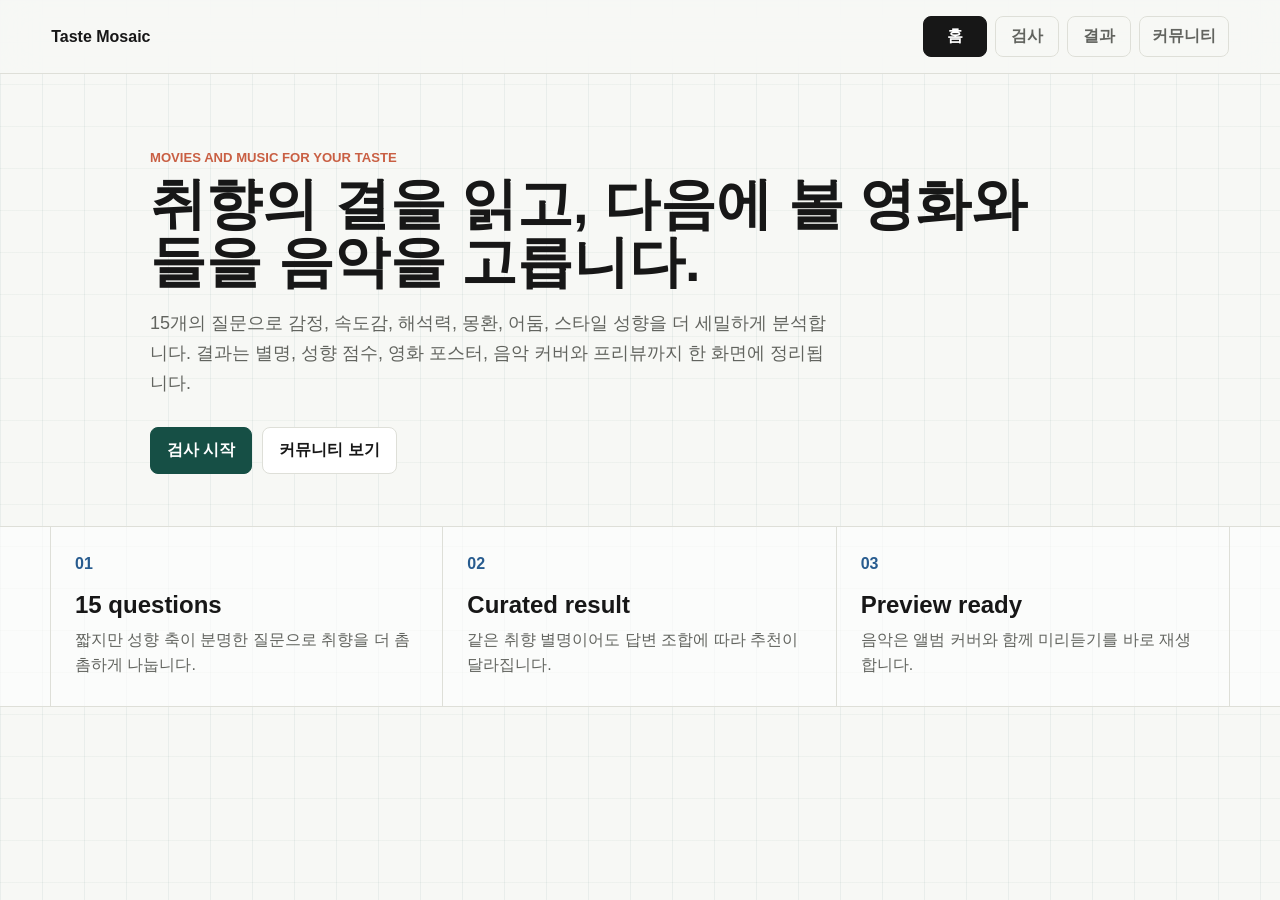
==== docs/taste-mosaic/index.html @ 64fb18a6 "Add Taste Mosaic details and community" ====
<!DOCTYPE html>
<html lang="ko">
  <head>
    <meta charset="UTF-8" />
    <meta name="viewport" content="width=device-width, initial-scale=1.0" />
    <title>Taste Mosaic</title>
    <meta
      name="description"
      content="Taste Mosaic은 15개의 취향 질문으로 영화와 음악을 추천해주는 웹사이트입니다."
    />
    <meta name="robots" content="index, follow" />
    <meta property="og:title" content="Taste Mosaic" />
    <meta
      property="og:description"
      content="취향 검사를 하고 영화와 음악 추천을 받아보세요."
    />
    <meta property="og:type" content="website" />
    <link rel="stylesheet" href="./styles.css" />
  </head>
  <body data-page="home">
    <header class="site-header">
      <a class="brand-mark" href="./index.html?v=17">Taste Mosaic</a>
      <nav class="site-nav" aria-label="주요 메뉴">
        <a class="nav-link is-active" href="./index.html?v=17">홈</a>
        <a class="nav-link" href="./quiz.html?v=17">검사</a>
        <a class="nav-link" href="./result.html?v=17">결과</a>
        <a class="nav-link" href="./community.html?v=17">커뮤니티</a>
      </nav>
    </header>

    <main class="home-page">
      <section class="home-hero">
        <p class="eyebrow">Movies and music for your taste</p>
        <h1>취향의 결을 읽고, 다음에 볼 영화와 들을 음악을 고릅니다.</h1>
        <p class="hero-text">
          15개의 질문으로 감정, 속도감, 해석력, 몽환, 어둠, 스타일 성향을
          더 세밀하게 분석합니다. 결과는 별명, 성향 점수, 영화 포스터, 음악 커버와
          프리뷰까지 한 화면에 정리됩니다.
        </p>
        <div class="hero-actions">
          <a class="primary-button" href="./quiz.html?v=17">검사 시작</a>
          <a class="secondary-button" href="./community.html?v=17">커뮤니티 보기</a>
        </div>
      </section>

      <section class="site-band">
        <div class="feature-strip">
          <article>
            <span>01</span>
            <h2>15 questions</h2>
            <p>짧지만 성향 축이 분명한 질문으로 취향을 더 촘촘하게 나눕니다.</p>
          </article>
          <article>
            <span>02</span>
            <h2>Curated result</h2>
            <p>같은 취향 별명이어도 답변 조합에 따라 추천이 달라집니다.</p>
          </article>
          <article>
            <span>03</span>
            <h2>Preview ready</h2>
            <p>음악은 앨범 커버와 함께 미리듣기를 바로 재생합니다.</p>
          </article>
        </div>
      </section>
    </main>

    <script src="./app.js?v=17"></script>
  </body>
</html>
---- docs/taste-mosaic/styles.css ----
:root {
  --bg: #f4eee3;
  --bg-deep: #dcc6a2;
  --panel: rgba(252, 249, 241, 0.78);
  --panel-strong: rgba(255, 251, 246, 0.96);
  --border: rgba(58, 42, 22, 0.1);
  --border-strong: rgba(58, 42, 22, 0.16);
  --text: #20150d;
  --muted: #685847;
  --muted-strong: #544637;
  --primary: #b65a34;
  --primary-deep: #8f4020;
  --secondary: #0f6469;
  --secondary-soft: rgba(15, 100, 105, 0.1);
  --highlight: #efb94b;
  --shadow: 0 24px 60px rgba(71, 43, 17, 0.11);
  --shadow-soft: 0 14px 32px rgba(71, 43, 17, 0.08);
  --radius-xl: 34px;
  --radius-lg: 24px;
  --radius-md: 18px;
}

* {
  box-sizing: border-box;
}

html {
  scroll-behavior: smooth;
}

body {
  margin: 0;
  min-height: 100vh;
  font-family: "Avenir Next", "Pretendard", "Noto Sans KR", sans-serif;
  color: var(--text);
  background:
    radial-gradient(circle at top left, rgba(255, 255, 255, 0.72), transparent 24%),
    radial-gradient(circle at 80% 20%, rgba(15, 100, 105, 0.08), transparent 20%),
    radial-gradient(circle at bottom right, rgba(255, 203, 123, 0.32), transparent 28%),
    linear-gradient(135deg, var(--bg) 0%, var(--bg-deep) 100%);
  overflow-x: hidden;
}

button,
input,
textarea {
  font: inherit;
}

select {
  font: inherit;
}

body.modal-open {
  overflow: hidden;
}

.ambient {
  position: fixed;
  inset: auto;
  width: 340px;
  height: 340px;
  border-radius: 999px;
  filter: blur(60px);
  opacity: 0.45;
  pointer-events: none;
}

.ambient-left {
  top: -80px;
  left: -100px;
  background: rgba(15, 95, 100, 0.24);
}

.ambient-right {
  right: -120px;
  bottom: 8%;
  background: rgba(184, 86, 44, 0.22);
}

.page-shell {
  position: relative;
  max-width: 1280px;
  margin: 0 auto;
  padding: 38px 22px 68px;
}

.hero-panel,
.panel,
.mini-card,
.recommend-panel,
.persona-card {
  border: 1px solid var(--border);
  background: var(--panel);
  backdrop-filter: blur(18px);
  box-shadow: var(--shadow);
}

.hero-panel {
  display: grid;
  grid-template-columns: minmax(0, 1.45fr) minmax(280px, 0.9fr);
  gap: 24px;
  padding: 32px;
  border-radius: var(--radius-xl);
  margin-bottom: 26px;
  position: relative;
  overflow: hidden;
}

.hero-panel::before {
  content: "";
  position: absolute;
  inset: 0;
  background:
    linear-gradient(120deg, rgba(255, 255, 255, 0.22), transparent 30%),
    radial-gradient(circle at top right, rgba(239, 185, 75, 0.14), transparent 24%);
  pointer-events: none;
}

.hero-copy {
  padding: 10px 10px 10px 2px;
}

.eyebrow,
.section-kicker,
.result-label,
.mini-label,
.question-category {
  margin: 0 0 10px;
  font-size: 0.82rem;
  font-weight: 800;
  text-transform: uppercase;
  letter-spacing: 0.08em;
}

.eyebrow,
.section-kicker,
.result-label {
  color: var(--primary);
}

h1 {
  margin: 0;
  font-size: 64px;
  line-height: 0.92;
  letter-spacing: 0;
}

.hero-text,
.mini-card p,
.section-copy,
.persona-description,
.empty-state p,
.recommend-copy,
.progress-text {
  color: var(--muted);
  line-height: 1.65;
}

.hero-text {
  max-width: 64ch;
  font-size: 1.02rem;
}

.hero-metrics {
  display: grid;
  grid-template-columns: repeat(3, minmax(0, 1fr));
  gap: 12px;
  margin-top: 28px;
}

.metric-card {
  display: grid;
  gap: 2px;
  padding: 16px 18px;
  border-radius: 8px;
  background: rgba(255, 255, 255, 0.58);
  border: 1px solid rgba(58, 42, 22, 0.08);
  box-shadow: var(--shadow-soft);
}

.metric-value {
  font-size: 1.55rem;
  font-weight: 800;
  letter-spacing: 0;
}

.metric-label {
  color: var(--muted);
  font-size: 0.88rem;
  font-weight: 700;
}

.hero-side {
  display: grid;
  gap: 14px;
  align-content: stretch;
}

.mini-card {
  border-radius: var(--radius-lg);
  padding: 22px;
  background:
    linear-gradient(180deg, rgba(255, 255, 255, 0.94), rgba(251, 246, 238, 0.9));
  position: relative;
  overflow: hidden;
}

.mini-card.accent {
  background:
    linear-gradient(135deg, rgba(239, 185, 75, 0.28), rgba(255, 255, 255, 0.88));
}

.mini-card::after {
  content: "";
  position: absolute;
  width: 140px;
  height: 140px;
  right: -60px;
  top: -70px;
  border-radius: 999px;
  background: rgba(255, 255, 255, 0.32);
  pointer-events: none;
}

.mini-card strong {
  display: block;
  margin-bottom: 8px;
  font-size: 1.24rem;
  letter-spacing: 0;
}

.app-grid {
  display: grid;
  grid-template-columns: minmax(320px, 0.84fr) minmax(0, 1.16fr);
  gap: 24px;
  align-items: start;
}

.panel {
  padding: 26px;
  border-radius: var(--radius-xl);
  position: relative;
  overflow: hidden;
}

.panel::before {
  content: "";
  position: absolute;
  inset: 0;
  background: linear-gradient(180deg, rgba(255, 255, 255, 0.12), transparent 26%);
  pointer-events: none;
}

.panel-header,
.traits-header,
.recommend-heading {
  display: flex;
  align-items: flex-start;
  justify-content: space-between;
  gap: 16px;
}

.panel-header h2,
.recommend-heading h3,
.empty-state h3,
.persona-name {
  margin: 0;
}

.section-copy {
  margin: 8px 0 0;
  max-width: 46ch;
  font-size: 0.96rem;
}

.ghost-button {
  border: 1px solid rgba(58, 42, 22, 0.08);
  border-radius: 999px;
  padding: 11px 16px;
  background: rgba(255, 255, 255, 0.76);
  color: var(--text);
  cursor: pointer;
  transition:
    transform 160ms ease,
    background 160ms ease,
    opacity 160ms ease,
    box-shadow 160ms ease,
    border-color 160ms ease;
}

.ghost-button:hover {
  transform: translateY(-1px);
  background: rgba(255, 255, 255, 0.92);
  border-color: rgba(15, 100, 105, 0.12);
  box-shadow: 0 12px 22px rgba(58, 42, 22, 0.08);
}

.ghost-button.small {
  padding: 9px 13px;
  font-size: 0.92rem;
}

.progress-bar {
  width: 100%;
  height: 12px;
  border-radius: 999px;
  background: rgba(35, 24, 15, 0.07);
  overflow: hidden;
  margin-top: 14px;
}

.progress-fill {
  width: 0;
  height: 100%;
  border-radius: inherit;
  background:
    linear-gradient(90deg, var(--secondary), var(--primary), var(--highlight));
  transition: width 260ms ease;
  box-shadow: inset 0 0 10px rgba(255, 255, 255, 0.26);
}

.question-card {
  margin-top: 18px;
  padding: 26px;
  border-radius: var(--radius-lg);
  background:
    linear-gradient(135deg, rgba(255, 255, 255, 0.78), rgba(255, 242, 224, 0.98));
  border: 1px solid rgba(56, 41, 22, 0.07);
  box-shadow: inset 0 1px 0 rgba(255, 255, 255, 0.5);
}

.question-category {
  color: var(--secondary);
}

.question-title {
  margin: 0 0 18px;
  font-size: 34px;
  line-height: 1.28;
  letter-spacing: 0;
}

.option-list {
  display: grid;
  gap: 12px;
}

.option-button {
  border: 1px solid rgba(35, 24, 15, 0.07);
  border-radius: var(--radius-md);
  padding: 17px 18px;
  text-align: left;
  background:
    linear-gradient(180deg, rgba(255, 255, 255, 0.92), rgba(250, 244, 235, 0.94));
  cursor: pointer;
  transition:
    transform 160ms ease,
    border-color 160ms ease,
    background 160ms ease,
    box-shadow 160ms ease;
}

.option-button:hover {
  transform: translateY(-3px);
  border-color: rgba(15, 95, 100, 0.24);
  box-shadow: 0 20px 30px rgba(57, 41, 16, 0.1);
}

.option-title {
  display: block;
  margin-bottom: 7px;
  font-size: 1rem;
  font-weight: 800;
  letter-spacing: 0;
}

.option-caption {
  display: block;
  color: var(--muted);
  line-height: 1.5;
}

.empty-state {
  display: grid;
  place-items: center;
  min-height: 560px;
  text-align: center;
  padding: 24px;
  border: 1px dashed rgba(58, 42, 22, 0.12);
  border-radius: 8px;
  background: rgba(255, 255, 255, 0.34);
}

.empty-eyebrow {
  margin: 0 0 10px;
  color: var(--secondary);
  font-size: 0.9rem;
  font-weight: 800;
  letter-spacing: 0.08em;
  text-transform: uppercase;
}

.hidden {
  display: none !important;
}

.result-view {
  display: grid;
  gap: 20px;
}

.persona-card {
  border-radius: var(--radius-lg);
  padding: 24px;
  background:
    linear-gradient(135deg, rgba(15, 95, 100, 0.1), rgba(255, 255, 255, 0.96));
}

.persona-layout {
  display: grid;
  grid-template-columns: minmax(0, 1fr) 130px;
  gap: 14px;
  align-items: center;
}

.persona-name {
  font-size: 44px;
  line-height: 1.05;
  letter-spacing: 0;
}

.persona-description {
  margin-bottom: 0;
  max-width: 56ch;
}

.persona-orb {
  position: relative;
  width: 118px;
  height: 118px;
  margin-left: auto;
}

.orb-ring,
.orb-core {
  position: absolute;
  inset: 0;
  border-radius: 999px;
}

.orb-ring {
  border: 1px solid rgba(15, 100, 105, 0.18);
  background:
    radial-gradient(circle at 35% 35%, rgba(255, 255, 255, 0.84), transparent 40%),
    conic-gradient(from 210deg, rgba(15, 100, 105, 0.5), rgba(239, 185, 75, 0.3), rgba(182, 90, 52, 0.5), rgba(15, 100, 105, 0.5));
  filter: blur(0.2px);
}

.orb-core {
  inset: 17px;
  background:
    radial-gradient(circle at 30% 30%, rgba(255, 255, 255, 0.95), rgba(246, 223, 183, 0.9) 45%, rgba(15, 100, 105, 0.34) 100%);
  box-shadow:
    inset 0 8px 20px rgba(255, 255, 255, 0.35),
    0 18px 28px rgba(57, 41, 16, 0.12);
}

.traits-block {
  padding: 2px;
}

.trait-chips {
  display: flex;
  flex-wrap: wrap;
  gap: 10px;
  margin: 14px 0 18px;
}

.trait-chip {
  padding: 10px 15px;
  border-radius: 999px;
  background:
    linear-gradient(180deg, rgba(184, 86, 44, 0.16), rgba(184, 86, 44, 0.08));
  color: var(--primary);
  font-weight: 700;
  border: 1px solid rgba(184, 86, 44, 0.08);
  box-shadow: var(--shadow-soft);
}

.score-card {
  padding: 18px;
  border-radius: 8px;
  background:
    linear-gradient(180deg, rgba(255, 255, 255, 0.86), rgba(249, 241, 231, 0.92));
  border: 1px solid rgba(58, 42, 22, 0.07);
}

.score-bars {
  display: grid;
  gap: 14px;
}

.score-row {
  display: grid;
  grid-template-columns: 86px 1fr 50px;
  gap: 12px;
  align-items: center;
}

.score-name,
.score-value {
  font-size: 0.94rem;
  font-weight: 700;
}

.score-track {
  height: 13px;
  border-radius: 999px;
  overflow: hidden;
  background: rgba(35, 24, 15, 0.08);
}

.score-fill {
  height: 100%;
  border-radius: inherit;
  background: linear-gradient(90deg, var(--highlight), var(--primary), var(--primary-deep));
  box-shadow: inset 0 0 10px rgba(255, 255, 255, 0.24);
}

.recommend-grid {
  display: grid;
  grid-template-columns: repeat(2, minmax(0, 1fr));
  gap: 18px;
}

.recommend-panel {
  border-radius: var(--radius-lg);
  padding: 22px;
  background:
    linear-gradient(180deg, rgba(255, 255, 255, 0.95), rgba(250, 246, 239, 0.92));
}

.card-list {
  display: grid;
  gap: 14px;
  align-items: stretch;
}

.recommend-card {
  display: flex;
  flex-direction: column;
  border-radius: 8px;
  padding: 20px;
  background:
    linear-gradient(135deg, rgba(255, 255, 255, 0.92), rgba(249, 238, 220, 0.98));
  border: 1px solid rgba(56, 41, 22, 0.07);
  box-shadow: var(--shadow-soft);
  transition:
    transform 180ms ease,
    box-shadow 180ms ease,
    border-color 180ms ease;
  cursor: pointer;
}

.recommend-card:hover {
  transform: translateY(-3px);
  box-shadow: 0 22px 34px rgba(57, 41, 16, 0.1);
  border-color: rgba(15, 100, 105, 0.14);
}

.recommend-card:focus-visible {
  outline: 3px solid rgba(15, 100, 105, 0.28);
  outline-offset: 3px;
}

.album-cover {
  position: relative;
  width: 100%;
  aspect-ratio: 1 / 1;
  margin-bottom: 14px;
  overflow: hidden;
  border-radius: 18px;
  background:
    linear-gradient(135deg, rgba(15, 100, 105, 0.2), rgba(239, 185, 75, 0.24), rgba(182, 90, 52, 0.18));
  border: 1px solid rgba(56, 41, 22, 0.08);
  box-shadow: inset 0 1px 0 rgba(255, 255, 255, 0.35);
}

.movie-card .album-cover {
  aspect-ratio: 2 / 3;
}

.album-cover::after {
  content: "";
  position: absolute;
  inset: 0;
  background:
    linear-gradient(180deg, rgba(255, 255, 255, 0.12), transparent 36%),
    radial-gradient(circle at 20% 20%, rgba(255, 255, 255, 0.34), transparent 22%);
  pointer-events: none;
}

.album-cover.has-image img {
  width: 100%;
  height: 100%;
  object-fit: cover;
  display: block;
}

.album-cover-fallback {
  position: absolute;
  inset: 0;
  display: grid;
  place-items: center;
  gap: 10px;
  padding: 20px;
  text-align: center;
}

.album-cover-icon {
  display: inline-grid;
  place-items: center;
  width: 58px;
  height: 58px;
  border-radius: 999px;
  background: rgba(255, 255, 255, 0.24);
  color: rgba(255, 255, 255, 0.92);
  font-size: 1.8rem;
  font-weight: 800;
  backdrop-filter: blur(6px);
}

.album-cover-text {
  max-width: 20ch;
  color: rgba(255, 255, 255, 0.92);
  font-size: 0.95rem;
  font-weight: 700;
  line-height: 1.45;
  text-shadow: 0 1px 10px rgba(0, 0, 0, 0.12);
}

.recommend-meta {
  display: flex;
  flex-wrap: wrap;
  gap: 8px;
  margin-bottom: 10px;
}

.pill {
  padding: 6px 10px;
  border-radius: 999px;
  background: var(--secondary-soft);
  color: var(--secondary);
  font-size: 0.78rem;
  font-weight: 800;
  border: 1px solid rgba(15, 100, 105, 0.08);
}

.recommend-card h4 {
  margin: 0 0 10px;
  font-size: 1.24rem;
  letter-spacing: 0;
}

.recommend-card p {
  margin: 0;
}

.recommend-body {
  display: flex;
  flex: 1;
  flex-direction: column;
}

.recommend-actions {
  min-height: 112px;
  margin-top: 14px;
  display: flex;
  flex-direction: column;
  justify-content: flex-end;
}

.movie-card .recommend-actions {
  min-height: 0;
  margin-top: 0;
}

.recommend-copy {
  margin-top: 8px !important;
  color: var(--muted-strong);
}

.preview-row {
  display: grid;
  grid-template-columns: 118px minmax(0, 1fr);
  gap: 12px;
  align-items: stretch;
  margin-top: 0;
  padding-top: 16px;
  border-top: 1px solid rgba(58, 42, 22, 0.08);
}

.preview-button {
  width: 100%;
  min-height: 52px;
  border: 1px solid rgba(15, 100, 105, 0.12);
  border-radius: 8px;
  padding: 10px 14px;
  background: linear-gradient(180deg, rgba(15, 100, 105, 0.12), rgba(15, 100, 105, 0.06));
  color: var(--secondary);
  font-weight: 800;
  cursor: pointer;
  transition:
    transform 160ms ease,
    box-shadow 160ms ease,
    border-color 160ms ease,
    opacity 160ms ease;
}

.preview-button:hover {
  transform: translateY(-1px);
  border-color: rgba(15, 100, 105, 0.24);
  box-shadow: 0 12px 22px rgba(15, 100, 105, 0.12);
}

.preview-button:disabled {
  cursor: not-allowed;
  opacity: 0.56;
  transform: none;
  box-shadow: none;
}

.preview-status {
  display: flex;
  align-items: center;
  min-height: 52px;
  color: var(--muted);
  font-size: 0.88rem;
  line-height: 1.45;
}

.open-link {
  display: inline-flex;
  align-items: center;
  justify-content: center;
  width: 100%;
  height: 48px;
  margin-top: 18px;
  border: 1px solid var(--site-line);
  border-radius: 8px;
  color: var(--site-ink);
  background: #fff;
  font-size: 0.92rem;
  font-weight: 900;
  text-decoration: none;
  cursor: pointer;
}

.open-link:hover {
  border-color: var(--site-green);
  color: var(--site-green);
}

.detail-overlay {
  position: fixed;
  inset: 0;
  z-index: 60;
  display: grid;
  place-items: center;
  padding: 24px;
  background: rgba(23, 23, 23, 0.42);
  backdrop-filter: blur(14px);
}

.detail-panel {
  position: relative;
  display: grid;
  grid-template-columns: minmax(220px, 0.72fr) minmax(0, 1fr);
  gap: 24px;
  width: min(920px, 100%);
  max-height: min(760px, calc(100vh - 48px));
  overflow: auto;
  padding: 18px;
  border-radius: 18px;
  background: var(--site-surface);
  border: 1px solid var(--site-line);
  box-shadow: 0 28px 80px rgba(23, 23, 23, 0.24);
}

.detail-close {
  position: absolute;
  top: 16px;
  right: 16px;
  z-index: 2;
  border: 1px solid var(--site-line);
  border-radius: 999px;
  padding: 8px 12px;
  background: #fff;
  color: var(--site-ink);
  font-weight: 800;
  cursor: pointer;
}

.detail-artwork {
  min-height: 420px;
  border-radius: 12px;
  overflow: hidden;
  background:
    linear-gradient(135deg, rgba(15, 100, 105, 0.2), rgba(239, 185, 75, 0.24), rgba(182, 90, 52, 0.18));
  border: 1px solid var(--site-line);
}

.detail-artwork.has-image img {
  width: 100%;
  height: 100%;
  object-fit: cover;
  display: block;
}

.detail-copy {
  display: grid;
  align-content: center;
  gap: 12px;
  padding: 34px 20px 22px 0;
}

.detail-copy h2 {
  margin: 0;
  font-size: clamp(32px, 5vw, 56px);
  line-height: 1.02;
  letter-spacing: 0;
}

.detail-subtitle {
  margin: 0;
  color: var(--site-green);
  font-weight: 900;
}

.detail-reason,
.detail-note {
  margin: 0;
  color: var(--site-muted);
  line-height: 1.7;
}

.detail-reason {
  color: var(--site-ink);
  font-size: 1.05rem;
  font-weight: 700;
}

.fade-in {
  animation: fade-in 360ms ease;
}

@keyframes fade-in {
  from {
    opacity: 0;
    transform: translateY(10px);
  }

  to {
    opacity: 1;
    transform: translateY(0);
  }
}

@media (max-width: 980px) {
  .hero-panel,
  .app-grid,
  .recommend-grid {
    grid-template-columns: 1fr;
  }

  .hero-metrics {
    grid-template-columns: repeat(3, minmax(0, 1fr));
  }

  .persona-layout {
    grid-template-columns: 1fr;
  }

  .persona-orb {
    margin-left: 0;
  }

  .empty-state {
    min-height: 280px;
  }
}

@media (max-width: 640px) {
  .page-shell {
    padding: 20px 14px 44px;
  }

  .hero-panel,
  .panel,
  .question-card {
    padding: 18px;
  }

  .hero-metrics {
    grid-template-columns: 1fr;
  }

  .score-row {
    grid-template-columns: 1fr;
    gap: 6px;
  }

  .preview-row {
    grid-template-columns: 1fr;
    align-items: start;
  }

  .traits-header,
  .panel-header {
    flex-direction: column;
  }
}

/* Site redesign */
:root {
  --site-bg: #f7f8f5;
  --site-surface: #ffffff;
  --site-ink: #171717;
  --site-muted: #62645f;
  --site-line: #dedfd8;
  --site-green: #164f45;
  --site-blue: #285c8f;
  --site-coral: #c95f43;
  --site-yellow: #e6b84f;
}

body {
  background:
    linear-gradient(90deg, rgba(22, 79, 69, 0.06) 1px, transparent 1px),
    linear-gradient(180deg, rgba(22, 79, 69, 0.04) 1px, transparent 1px),
    var(--site-bg);
  background-size: 42px 42px;
  color: var(--site-ink);
}

.site-header {
  position: sticky;
  top: 0;
  z-index: 20;
  display: flex;
  align-items: center;
  justify-content: space-between;
  gap: 18px;
  padding: 16px clamp(18px, 4vw, 56px);
  background: rgba(247, 248, 245, 0.9);
  border-bottom: 1px solid var(--site-line);
  backdrop-filter: blur(16px);
}

.brand-mark {
  color: var(--site-ink);
  font-weight: 900;
  text-decoration: none;
}

.site-nav {
  display: flex;
  gap: 8px;
}

.nav-link,
.primary-button,
.secondary-button {
  display: inline-flex;
  align-items: center;
  justify-content: center;
  border-radius: 8px;
  border: 1px solid var(--site-line);
  cursor: pointer;
  font-weight: 800;
  text-decoration: none;
}

.nav-link {
  min-width: 64px;
  padding: 9px 12px;
  background: transparent;
  color: var(--site-muted);
}

.nav-link.is-active {
  background: var(--site-ink);
  border-color: var(--site-ink);
  color: #fff;
}

.site-page {
  min-height: calc(100vh - 65px);
}

.home-page {
  display: grid;
  align-content: center;
}

.home-hero {
  width: min(980px, calc(100% - 36px));
  margin: 0 auto;
  padding: 76px 0 52px;
}

.eyebrow {
  color: var(--site-coral);
  letter-spacing: 0;
}

.home-hero h1,
.quiz-aside h1,
.result-empty h1,
.result-header h1 {
  max-width: 900px;
  margin: 0;
  font-size: 56px;
  line-height: 1.04;
  letter-spacing: 0;
}

.hero-text,
.persona-description,
.progress-text,
.recommend-copy {
  color: var(--site-muted);
}

.home-hero .hero-text,
.quiz-aside .hero-text,
.result-empty .hero-text {
  max-width: 680px;
  font-size: 18px;
}

.hero-actions {
  display: flex;
  flex-wrap: wrap;
  gap: 10px;
  margin-top: 28px;
}

.primary-button,
.secondary-button {
  padding: 12px 16px;
}

.primary-button {
  background: var(--site-green);
  border-color: var(--site-green);
  color: #fff;
}

.secondary-button {
  background: var(--site-surface);
  color: var(--site-ink);
}

.site-band {
  border-top: 1px solid var(--site-line);
  border-bottom: 1px solid var(--site-line);
  background: rgba(255, 255, 255, 0.6);
}

.feature-strip {
  display: grid;
  grid-template-columns: repeat(3, 1fr);
  gap: 0;
  width: min(1180px, calc(100% - 36px));
  margin: 0 auto;
}

.feature-strip article {
  padding: 28px 24px;
  border-right: 1px solid var(--site-line);
}

.feature-strip article:first-child {
  border-left: 1px solid var(--site-line);
}

.feature-strip span {
  display: block;
  margin-bottom: 18px;
  color: var(--site-blue);
  font-weight: 900;
}

.feature-strip h2,
.section-heading h2 {
  margin: 0 0 8px;
  letter-spacing: 0;
}

.feature-strip p {
  margin: 0;
  color: var(--site-muted);
  line-height: 1.6;
}

.quiz-shell {
  display: grid;
  grid-template-columns: 360px 1fr;
  min-height: calc(100vh - 65px);
}

.quiz-aside {
  padding: 48px clamp(22px, 4vw, 56px);
  border-right: 1px solid var(--site-line);
  background: rgba(255, 255, 255, 0.56);
}

.quiz-aside h1 {
  font-size: 40px;
}

.quiz-workspace {
  display: grid;
  align-content: center;
  gap: 24px;
  padding: 42px clamp(22px, 5vw, 72px);
}

.progress-row {
  display: grid;
  grid-template-columns: 120px 1fr;
  gap: 16px;
  align-items: center;
}

.progress-bar {
  height: 8px;
  margin: 0;
  border-radius: 999px;
  background: #e5e6df;
}

.progress-fill {
  background: linear-gradient(90deg, var(--site-green), var(--site-blue), var(--site-coral));
}

.question-card {
  padding: 0;
  background: transparent;
  border: 0;
  box-shadow: none;
}

.question-title {
  max-width: 760px;
  margin-bottom: 24px;
  font-size: 34px;
  letter-spacing: 0;
}

.option-list {
  grid-template-columns: repeat(2, minmax(0, 1fr));
}

.option-button {
  min-height: 124px;
  border-radius: 8px;
  border-color: var(--site-line);
  background: var(--site-surface);
}

.option-button:hover {
  border-color: var(--site-green);
}

.result-page {
  width: min(1180px, calc(100% - 36px));
  margin: 0 auto;
  padding: 44px 0 72px;
}

.community-page {
  width: min(1180px, calc(100% - 36px));
  margin: 0 auto;
  padding: 54px 0 72px;
}

.community-hero {
  max-width: 860px;
  margin-bottom: 32px;
}

.community-hero h1 {
  margin: 0;
  font-size: clamp(42px, 7vw, 76px);
  line-height: 0.98;
  letter-spacing: 0;
}

.community-layout {
  display: grid;
  grid-template-columns: 380px minmax(0, 1fr);
  gap: 28px;
  align-items: start;
}

.community-form,
.community-card,
.community-empty {
  border: 1px solid var(--site-line);
  border-radius: 12px;
  background: var(--site-surface);
}

.community-form {
  position: sticky;
  top: 88px;
  display: grid;
  gap: 16px;
  padding: 20px;
}

.community-form label {
  display: grid;
  gap: 8px;
  color: var(--site-ink);
  font-weight: 900;
}

.community-form input,
.community-form select,
.community-form textarea {
  width: 100%;
  border: 1px solid var(--site-line);
  border-radius: 8px;
  padding: 12px 13px;
  background: #fff;
  color: var(--site-ink);
}

.community-form textarea {
  resize: vertical;
}

.community-list {
  display: grid;
  gap: 14px;
}

.community-card {
  padding: 20px;
}

.community-card h2 {
  margin: 0 0 6px;
  font-size: 24px;
  letter-spacing: 0;
}

.community-card p {
  margin: 0;
  color: var(--site-muted);
  line-height: 1.65;
}

.community-card .community-creator {
  margin-bottom: 12px;
  color: var(--site-green);
  font-weight: 900;
}

.community-empty {
  padding: 28px;
  color: var(--site-muted);
  line-height: 1.6;
}

.result-empty {
  display: grid;
  align-content: center;
  min-height: calc(100vh - 160px);
}

.result-header {
  display: flex;
  align-items: flex-start;
  justify-content: space-between;
  gap: 24px;
  padding-bottom: 28px;
  border-bottom: 1px solid var(--site-line);
}

.persona-name {
  font-size: 44px;
  line-height: 1.08;
  letter-spacing: 0;
}

.traits-section {
  display: grid;
  grid-template-columns: 0.8fr 1.2fr;
  gap: 24px;
  padding: 28px 0;
  border-bottom: 1px solid var(--site-line);
}

.trait-chip {
  border-radius: 8px;
  background: #eef4f0;
  color: var(--site-green);
  box-shadow: none;
}

.score-bars {
  gap: 12px;
}

.score-track {
  background: #e5e6df;
}

.score-fill {
  background: linear-gradient(90deg, var(--site-yellow), var(--site-coral));
}

.recommend-section {
  padding: 34px 0 10px;
}

.section-heading {
  margin-bottom: 18px;
}

.media-grid {
  display: grid;
  grid-template-columns: repeat(4, minmax(0, 1fr));
  gap: 16px;
  align-items: stretch;
}

.recommend-card {
  display: flex;
  flex-direction: column;
  border-radius: 8px;
  padding: 12px;
  background: var(--site-surface);
  border-color: var(--site-line);
  box-shadow: none;
  min-height: 100%;
}

.recommend-body {
  flex: 1;
}

.recommend-actions {
  min-height: 112px;
}

.movie-card .recommend-actions {
  min-height: 0;
}

.album-cover {
  border-radius: 6px;
}

.recommend-card h4 {
  font-size: 18px;
  letter-spacing: 0;
}

.pill,
.preview-button {
  border-radius: 8px;
}

.hidden {
  display: none !important;
}

@media (max-width: 900px) {
  .home-hero h1,
  .result-empty h1,
  .result-header h1 {
    font-size: 40px;
  }

  .feature-strip,
  .quiz-shell,
  .traits-section,
  .community-layout,
  .detail-panel {
    grid-template-columns: 1fr;
  }

  .community-form {
    position: static;
  }

  .detail-copy {
    padding: 0 4px 6px;
  }

  .detail-artwork {
    min-height: 320px;
  }

  .quiz-aside {
    border-right: 0;
    border-bottom: 1px solid var(--site-line);
  }

  .media-grid,
  .option-list {
    grid-template-columns: repeat(2, minmax(0, 1fr));
  }
}

@media (max-width: 620px) {
  .site-header,
  .result-header,
  .progress-row {
    align-items: stretch;
    flex-direction: column;
    grid-template-columns: 1fr;
  }

  .site-nav {
    width: 100%;
  }

  .nav-link {
    flex: 1;
  }

  .home-hero h1,
  .quiz-aside h1,
  .result-empty h1,
  .result-header h1 {
    font-size: 32px;
  }

  .media-grid,
  .option-list {
    grid-template-columns: 1fr;
  }
}
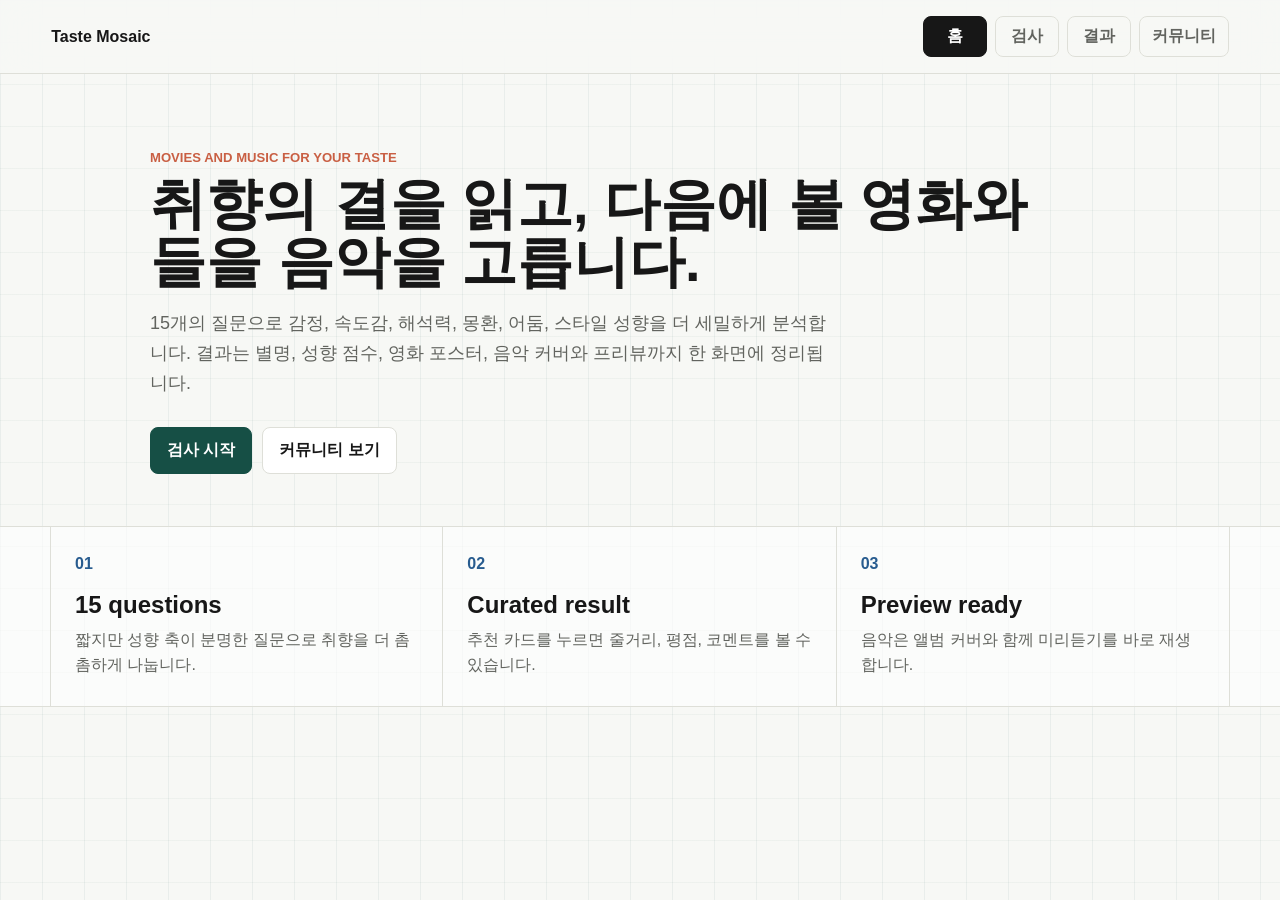
==== commit d3f43be3: "Add Taste Mosaic detail pages" ====
--- a/docs/taste-mosaic/index.html
+++ b/docs/taste-mosaic/index.html
@@ -19,12 +19,12 @@
   </head>
   <body data-page="home">
     <header class="site-header">
-      <a class="brand-mark" href="./index.html?v=17">Taste Mosaic</a>
+      <a class="brand-mark" href="./index.html?v=19">Taste Mosaic</a>
       <nav class="site-nav" aria-label="주요 메뉴">
-        <a class="nav-link is-active" href="./index.html?v=17">홈</a>
-        <a class="nav-link" href="./quiz.html?v=17">검사</a>
-        <a class="nav-link" href="./result.html?v=17">결과</a>
-        <a class="nav-link" href="./community.html?v=17">커뮤니티</a>
+        <a class="nav-link is-active" href="./index.html?v=19">홈</a>
+        <a class="nav-link" href="./quiz.html?v=19">검사</a>
+        <a class="nav-link" href="./result.html?v=19">결과</a>
+        <a class="nav-link" href="./community.html?v=19">커뮤니티</a>
       </nav>
     </header>
 
@@ -38,8 +38,8 @@
           프리뷰까지 한 화면에 정리됩니다.
         </p>
         <div class="hero-actions">
-          <a class="primary-button" href="./quiz.html?v=17">검사 시작</a>
-          <a class="secondary-button" href="./community.html?v=17">커뮤니티 보기</a>
+          <a class="primary-button" href="./quiz.html?v=19">검사 시작</a>
+          <a class="secondary-button" href="./community.html?v=19">커뮤니티 보기</a>
         </div>
       </section>
 
@@ -53,7 +53,7 @@
           <article>
             <span>02</span>
             <h2>Curated result</h2>
-            <p>같은 취향 별명이어도 답변 조합에 따라 추천이 달라집니다.</p>
+            <p>추천 카드를 누르면 줄거리, 평점, 코멘트를 볼 수 있습니다.</p>
           </article>
           <article>
             <span>03</span>
@@ -64,6 +64,6 @@
       </section>
     </main>
 
-    <script src="./app.js?v=17"></script>
+    <script src="./app.js?v=19"></script>
   </body>
 </html>
--- a/docs/taste-mosaic/styles.css
+++ b/docs/taste-mosaic/styles.css
@@ -1187,6 +1187,94 @@
   padding: 54px 0 72px;
 }
 
+.detail-page {
+  width: min(1180px, calc(100% - 36px));
+  margin: 0 auto;
+  padding: 44px 0 72px;
+}
+
+.detail-hero {
+  display: grid;
+  grid-template-columns: minmax(260px, 0.72fr) minmax(0, 1fr);
+  gap: 28px;
+  align-items: stretch;
+  padding-bottom: 34px;
+  border-bottom: 1px solid var(--site-line);
+}
+
+.detail-page-copy {
+  display: grid;
+  align-content: center;
+  gap: 16px;
+}
+
+.detail-page-copy h1 {
+  margin: 0;
+  font-size: clamp(44px, 7vw, 82px);
+  line-height: 0.96;
+  letter-spacing: 0;
+}
+
+.detail-content-grid {
+  display: grid;
+  grid-template-columns: 1.15fr 0.85fr;
+  gap: 18px;
+  padding: 28px 0;
+}
+
+.detail-info-card,
+.detail-rating-card {
+  border: 1px solid var(--site-line);
+  border-radius: 12px;
+  background: var(--site-surface);
+}
+
+.detail-info-card {
+  padding: 24px;
+}
+
+.detail-info-card h2,
+.detail-community h2 {
+  margin: 0 0 12px;
+  letter-spacing: 0;
+}
+
+.detail-info-card p {
+  margin: 0;
+  color: var(--site-muted);
+  line-height: 1.75;
+}
+
+.detail-rating-card {
+  display: inline-grid;
+  justify-self: start;
+  gap: 4px;
+  padding: 16px 18px;
+}
+
+.detail-rating-card span {
+  color: var(--site-muted);
+  font-weight: 800;
+}
+
+.detail-rating-card strong {
+  color: var(--site-green);
+  font-size: 28px;
+  line-height: 1;
+}
+
+.detail-community {
+  display: grid;
+  gap: 18px;
+  padding-top: 10px;
+}
+
+.detail-review-form {
+  position: static;
+  grid-template-columns: 160px minmax(0, 1fr) auto;
+  align-items: end;
+}
+
 .community-hero {
   max-width: 860px;
   margin-bottom: 32px;
@@ -1392,7 +1480,10 @@
   .quiz-shell,
   .traits-section,
   .community-layout,
-  .detail-panel {
+  .detail-panel,
+  .detail-hero,
+  .detail-content-grid,
+  .detail-review-form {
     grid-template-columns: 1fr;
   }
 
